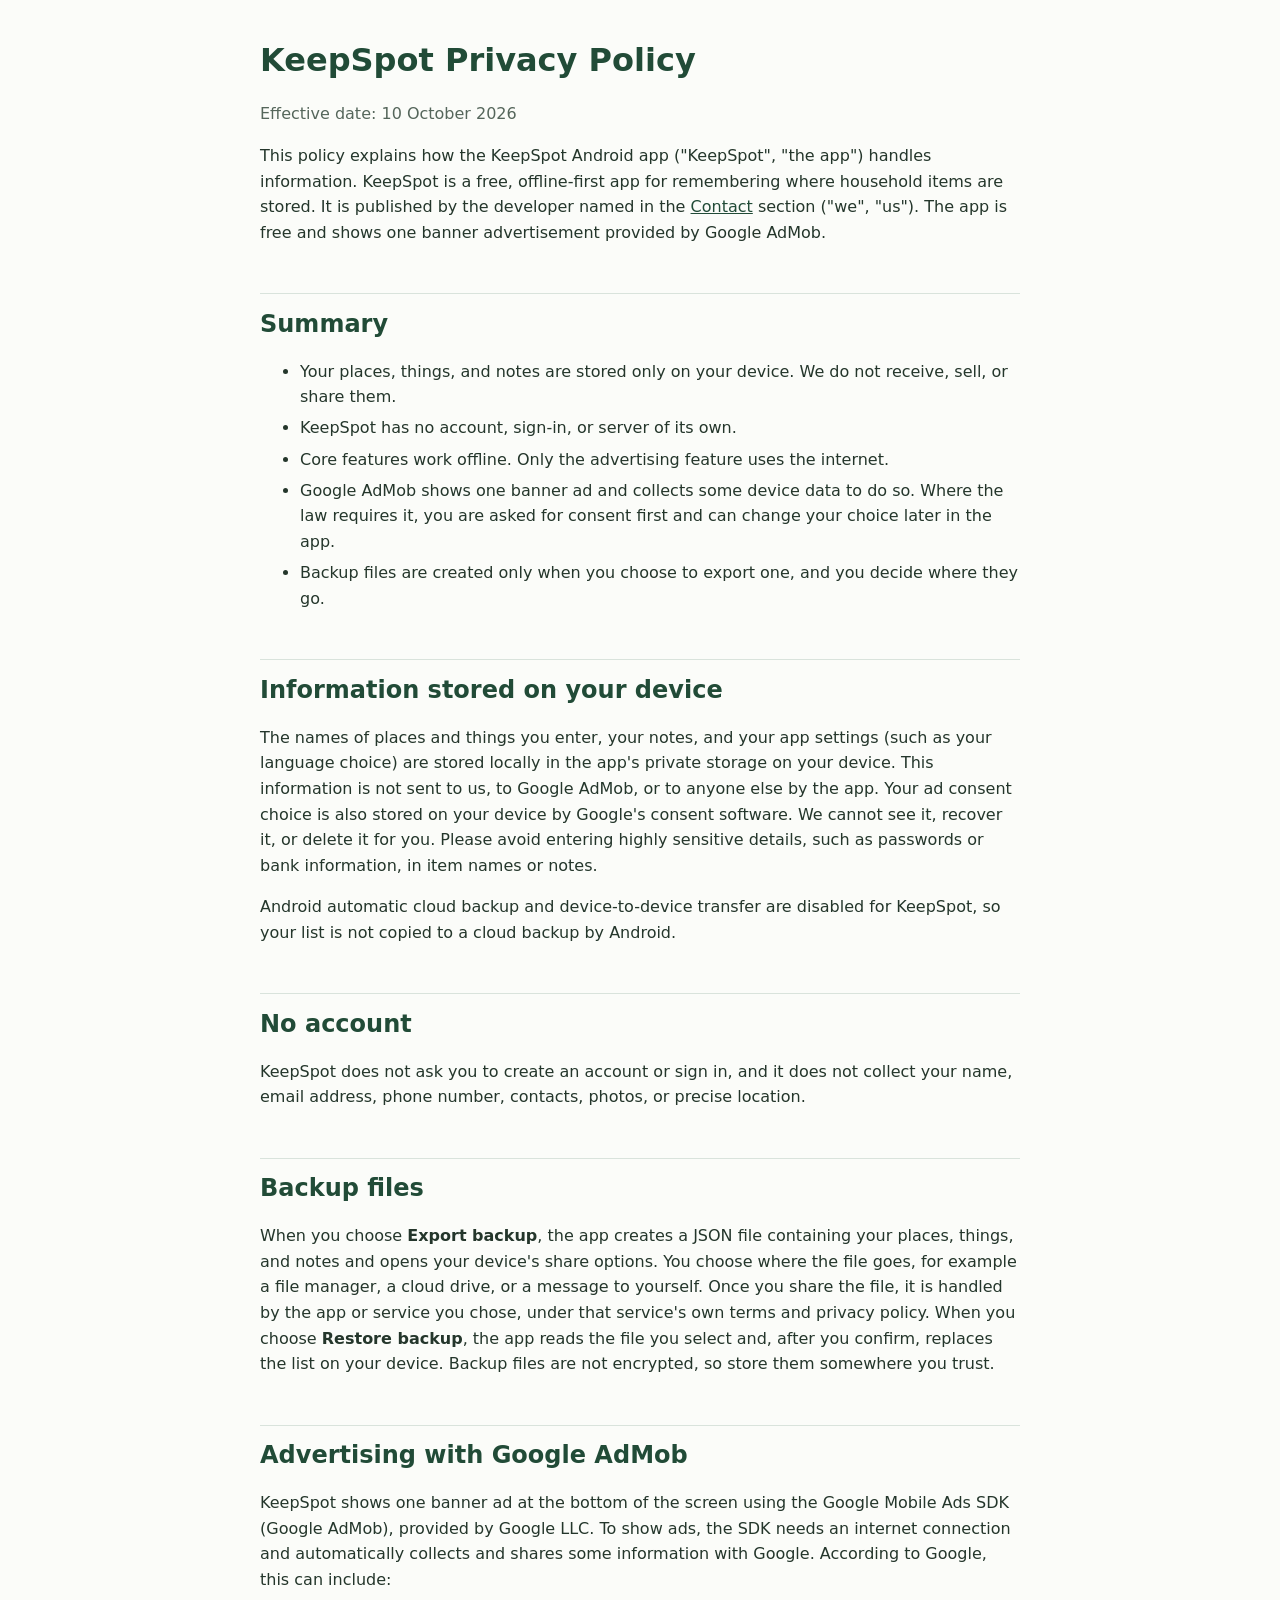
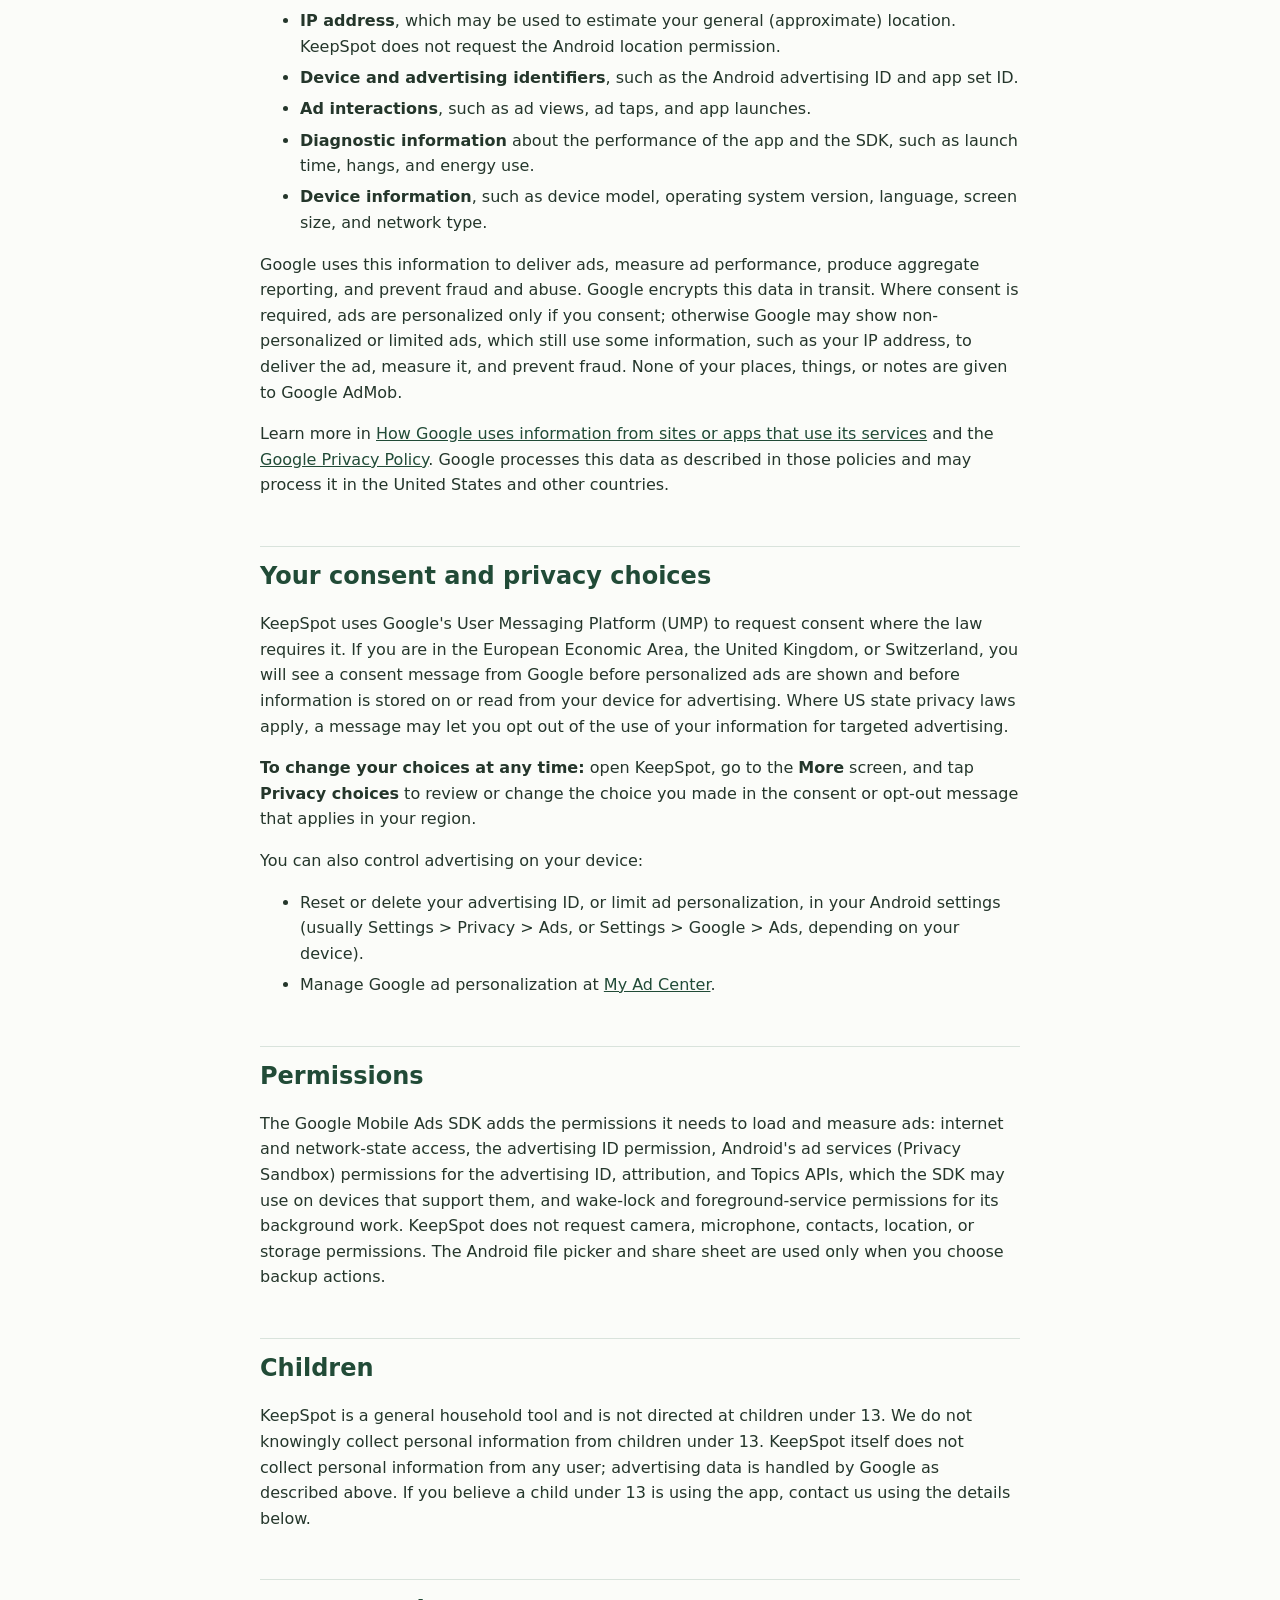
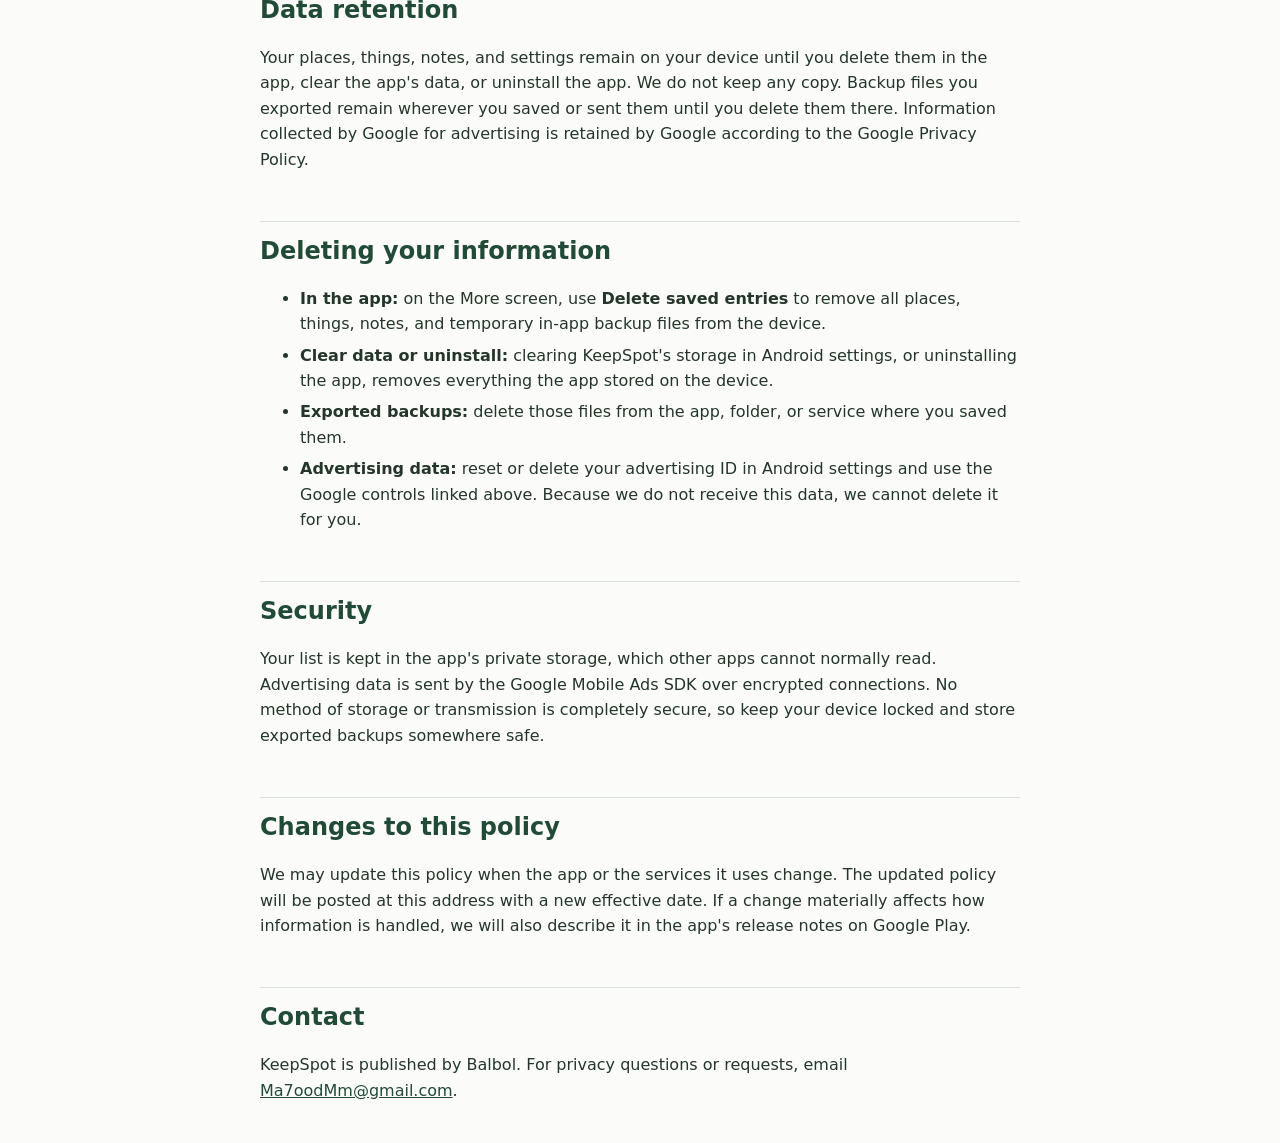
==== privacy.html @ 98a58e2b "Add files via upload" ====
<!doctype html>
<html lang="en">
  <head>
    <meta charset="utf-8" />
    <meta name="viewport" content="width=device-width,initial-scale=1" />
    <title>KeepSpot Privacy Policy</title>
    <meta
      name="description"
      content="How the KeepSpot Android app handles your information, including Google AdMob ads and consent choices."
    />
    <style>
      :root {
        color-scheme: light dark;
        --text: #24362b;
        --heading: #214b37;
        --muted: #55665b;
        --bg: #fbfcf9;
        --line: #d9e3dc;
        --mark: #fff2b3;
      }
      @media (prefers-color-scheme: dark) {
        :root {
          --text: #dfe9e2;
          --heading: #9fd4b4;
          --muted: #a9b8ae;
          --bg: #121a15;
          --line: #2c3a31;
          --mark: #5a4a00;
        }
      }
      body {
        font:
          16px/1.6 system-ui,
          sans-serif;
        max-width: 760px;
        margin: 40px auto;
        padding: 0 20px;
        color: var(--text);
        background: var(--bg);
      }
      h1,
      h2,
      h3 {
        color: var(--heading);
        line-height: 1.25;
      }
      h2 {
        margin-top: 2em;
        padding-top: 0.6em;
        border-top: 1px solid var(--line);
      }
      a {
        color: var(--heading);
      }
      .meta {
        color: var(--muted);
      }
      mark {
        background: var(--mark);
        color: inherit;
        padding: 0 0.2em;
      }
      li {
        margin-bottom: 0.35em;
      }
    </style>
  </head>
  <body>
    <h1>KeepSpot Privacy Policy</h1>
    <p class="meta">Effective date: 10 October 2026</p>

    <p>
      This policy explains how the KeepSpot Android app ("KeepSpot", "the app")
      handles information. KeepSpot is a free, offline-first app for remembering
      where household items are stored. It is published by the developer named
      in the <a href="#contact">Contact</a> section ("we", "us"). The app is
      free and shows one banner advertisement provided by Google AdMob.
    </p>

    <h2>Summary</h2>
    <ul>
      <li>
        Your places, things, and notes are stored only on your device. We do not
        receive, sell, or share them.
      </li>
      <li>KeepSpot has no account, sign-in, or server of its own.</li>
      <li>
        Core features work offline. Only the advertising feature uses the
        internet.
      </li>
      <li>
        Google AdMob shows one banner ad and collects some device data to do so.
        Where the law requires it, you are asked for consent first and can
        change your choice later in the app.
      </li>
      <li>
        Backup files are created only when you choose to export one, and you
        decide where they go.
      </li>
    </ul>

    <h2>Information stored on your device</h2>
    <p>
      The names of places and things you enter, your notes, and your app
      settings (such as your language choice) are stored locally in the app's
      private storage on your device. This information is not sent to us, to
      Google AdMob, or to anyone else by the app. Your ad consent choice is also
      stored on your device by Google's consent software. We cannot see it,
      recover it, or delete it for you. Please avoid entering highly sensitive
      details, such as passwords or bank information, in item names or notes.
    </p>
    <p>
      Android automatic cloud backup and device-to-device transfer are disabled
      for KeepSpot, so your list is not copied to a cloud backup by Android.
    </p>

    <h2>No account</h2>
    <p>
      KeepSpot does not ask you to create an account or sign in, and it does not
      collect your name, email address, phone number, contacts, photos, or
      precise location.
    </p>

    <h2>Backup files</h2>
    <p>
      When you choose <strong>Export backup</strong>, the app creates a JSON
      file containing your places, things, and notes and opens your device's
      share options. You choose where the file goes, for example a file manager,
      a cloud drive, or a message to yourself. Once you share the file, it is
      handled by the app or service you chose, under that service's own terms
      and privacy policy. When you choose <strong>Restore backup</strong>, the
      app reads the file you select and, after you confirm, replaces the list on
      your device. Backup files are not encrypted, so store them somewhere you
      trust.
    </p>

    <h2>Advertising with Google AdMob</h2>
    <p>
      KeepSpot shows one banner ad at the bottom of the screen using the Google
      Mobile Ads SDK (Google AdMob), provided by Google LLC. To show ads, the
      SDK needs an internet connection and automatically collects and shares
      some information with Google. According to Google, this can include:
    </p>
    <ul>
      <li>
        <strong>IP address</strong>, which may be used to estimate your general
        (approximate) location. KeepSpot does not request the Android location
        permission.
      </li>
      <li>
        <strong>Device and advertising identifiers</strong>, such as the Android
        advertising ID and app set ID.
      </li>
      <li>
        <strong>Ad interactions</strong>, such as ad views, ad taps, and app
        launches.
      </li>
      <li>
        <strong>Diagnostic information</strong> about the performance of the app
        and the SDK, such as launch time, hangs, and energy use.
      </li>
      <li>
        <strong>Device information</strong>, such as device model, operating
        system version, language, screen size, and network type.
      </li>
    </ul>
    <p>
      Google uses this information to deliver ads, measure ad performance,
      produce aggregate reporting, and prevent fraud and abuse. Google encrypts
      this data in transit. Where consent is required, ads are personalized only
      if you consent; otherwise Google may show non-personalized or limited ads,
      which still use some information, such as your IP address, to deliver the
      ad, measure it, and prevent fraud. None of your places, things, or notes
      are given to Google AdMob.
    </p>
    <p>
      Learn more in
      <a href="https://policies.google.com/technologies/partner-sites"
        >How Google uses information from sites or apps that use its services</a
      >
      and the
      <a href="https://policies.google.com/privacy">Google Privacy Policy</a>.
      Google processes this data as described in those policies and may process
      it in the United States and other countries.
    </p>

    <h2>Your consent and privacy choices</h2>
    <p>
      KeepSpot uses Google's User Messaging Platform (UMP) to request consent
      where the law requires it. If you are in the European Economic Area, the
      United Kingdom, or Switzerland, you will see a consent message from Google
      before personalized ads are shown and before information is stored on or
      read from your device for advertising. Where US state privacy laws apply,
      a message may let you opt out of the use of your information for targeted
      advertising.
    </p>
    <p>
      <strong>To change your choices at any time:</strong> open KeepSpot, go to
      the <strong>More</strong> screen, and tap
      <strong>Privacy choices</strong> to review or change the choice you made
      in the consent or opt-out message that applies in your region.
    </p>
    <p>You can also control advertising on your device:</p>
    <ul>
      <li>
        Reset or delete your advertising ID, or limit ad personalization, in
        your Android settings (usually Settings &gt; Privacy &gt; Ads, or
        Settings &gt; Google &gt; Ads, depending on your device).
      </li>
      <li>
        Manage Google ad personalization at
        <a href="https://myadcenter.google.com/">My Ad Center</a>.
      </li>
    </ul>

    <h2>Permissions</h2>
    <p>
      The Google Mobile Ads SDK adds the permissions it needs to load and
      measure ads: internet and network-state access, the advertising ID
      permission, Android's ad services (Privacy Sandbox) permissions for the
      advertising ID, attribution, and Topics APIs, which the SDK may use on
      devices that support them, and wake-lock and foreground-service
      permissions for its background work. KeepSpot does not request camera,
      microphone, contacts, location, or storage permissions. The Android file picker and share sheet are used only when
      you choose backup actions.
    </p>

    <h2>Children</h2>
    <p>
      KeepSpot is a general household tool and is not directed at children under
      13. We do not knowingly collect personal information from children under
      13. KeepSpot itself does not collect personal information from any user;
      advertising data is handled by Google as described above. If you believe a
      child under 13 is using the app, contact us using the details below.
    </p>

    <h2>Data retention</h2>
    <p>
      Your places, things, notes, and settings remain on your device until you
      delete them in the app, clear the app's data, or uninstall the app. We do
      not keep any copy. Backup files you exported remain wherever you saved or
      sent them until you delete them there. Information collected by Google for
      advertising is retained by Google according to the Google Privacy Policy.
    </p>

    <h2>Deleting your information</h2>
    <ul>
      <li>
        <strong>In the app:</strong> on the More screen, use
        <strong>Delete saved entries</strong> to remove all places, things,
        notes, and temporary in-app backup files from the device.
      </li>
      <li>
        <strong>Clear data or uninstall:</strong> clearing KeepSpot's storage in
        Android settings, or uninstalling the app, removes everything the app
        stored on the device.
      </li>
      <li>
        <strong>Exported backups:</strong> delete those files from the app,
        folder, or service where you saved them.
      </li>
      <li>
        <strong>Advertising data:</strong> reset or delete your advertising ID
        in Android settings and use the Google controls linked above. Because we
        do not receive this data, we cannot delete it for you.
      </li>
    </ul>

    <h2>Security</h2>
    <p>
      Your list is kept in the app's private storage, which other apps cannot
      normally read. Advertising data is sent by the Google Mobile Ads SDK over
      encrypted connections. No method of storage or transmission is completely
      secure, so keep your device locked and store exported backups somewhere
      safe.
    </p>

    <h2>Changes to this policy</h2>
    <p>
      We may update this policy when the app or the services it uses change. The
      updated policy will be posted at this address with a new effective date.
      If a change materially affects how information is handled, we will also
      describe it in the app's release notes on Google Play.
    </p>

    <h2 id="contact">Contact</h2>
    <p>
      KeepSpot is published by Balbol. For privacy
      questions or requests, email <a href="mailto:Ma7oodMm@gmail.com">Ma7oodMm@gmail.com</a>.
    </p>
  </body>
</html>
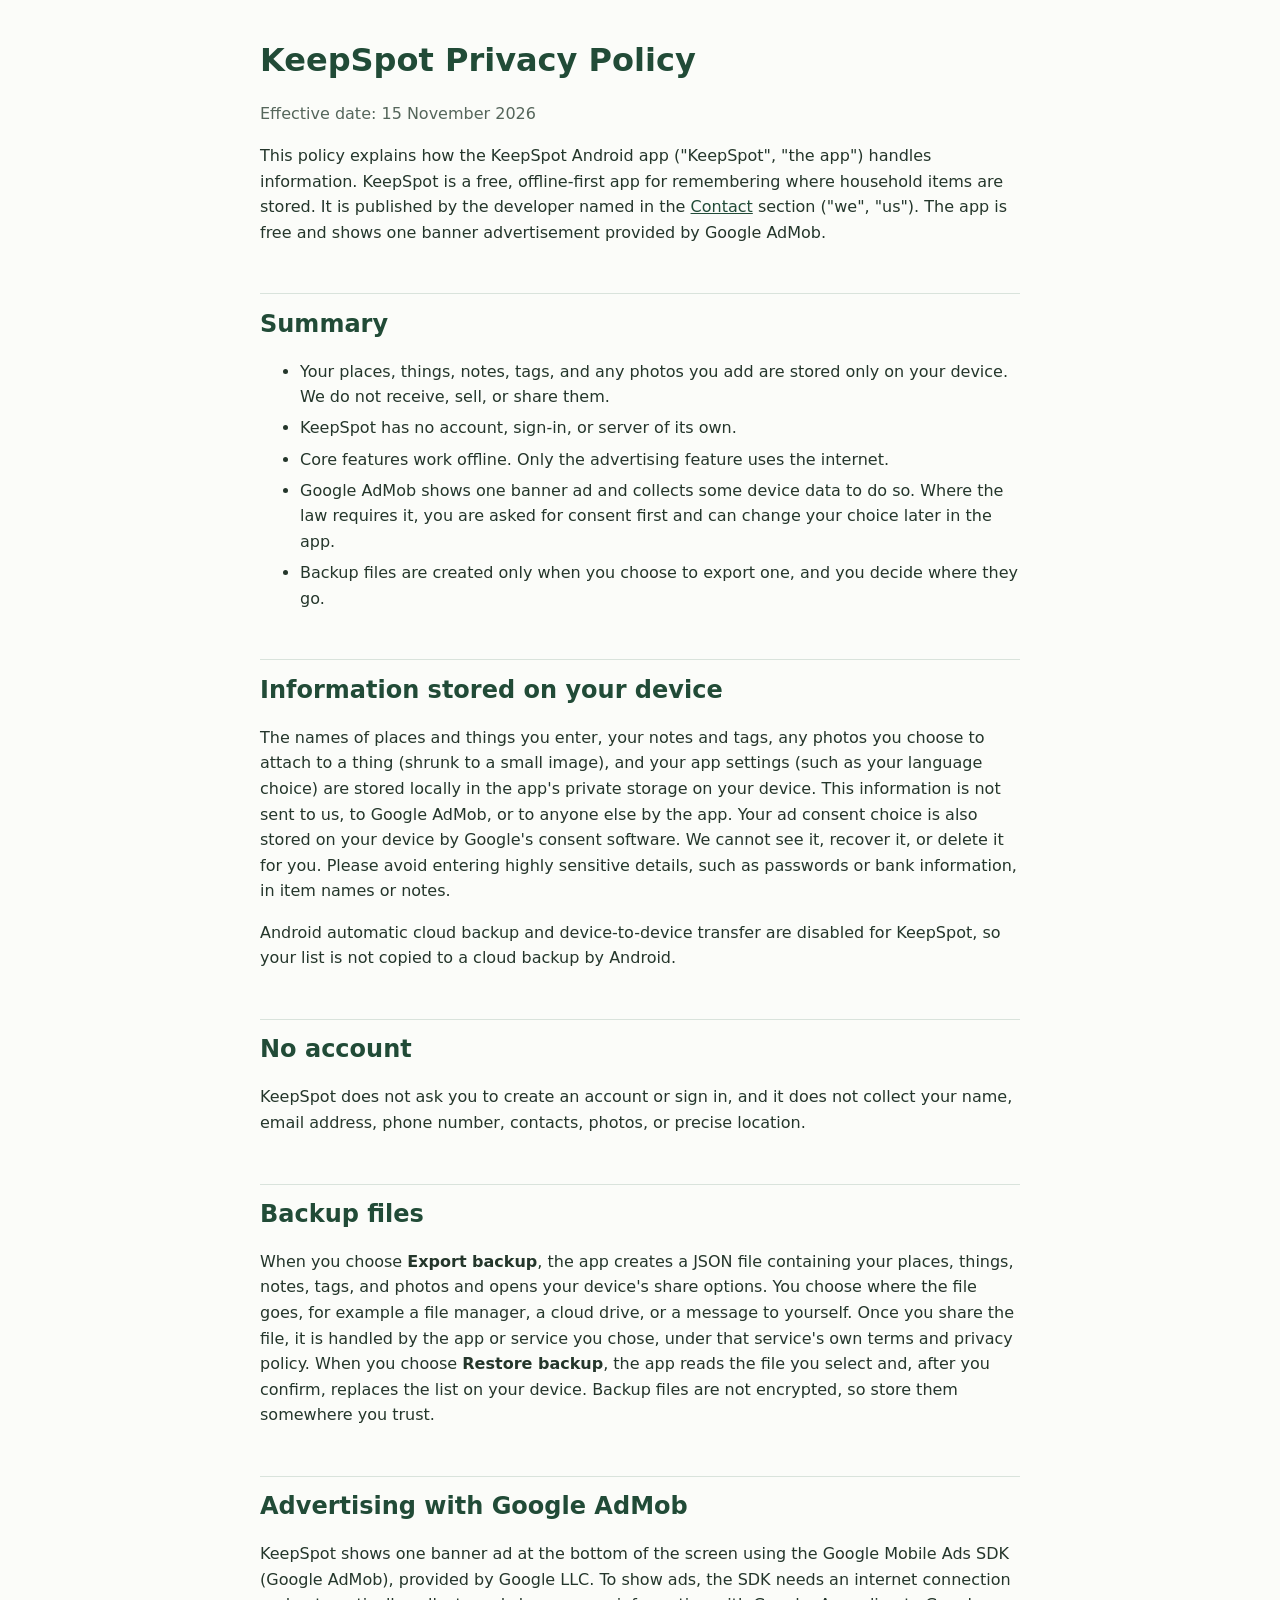
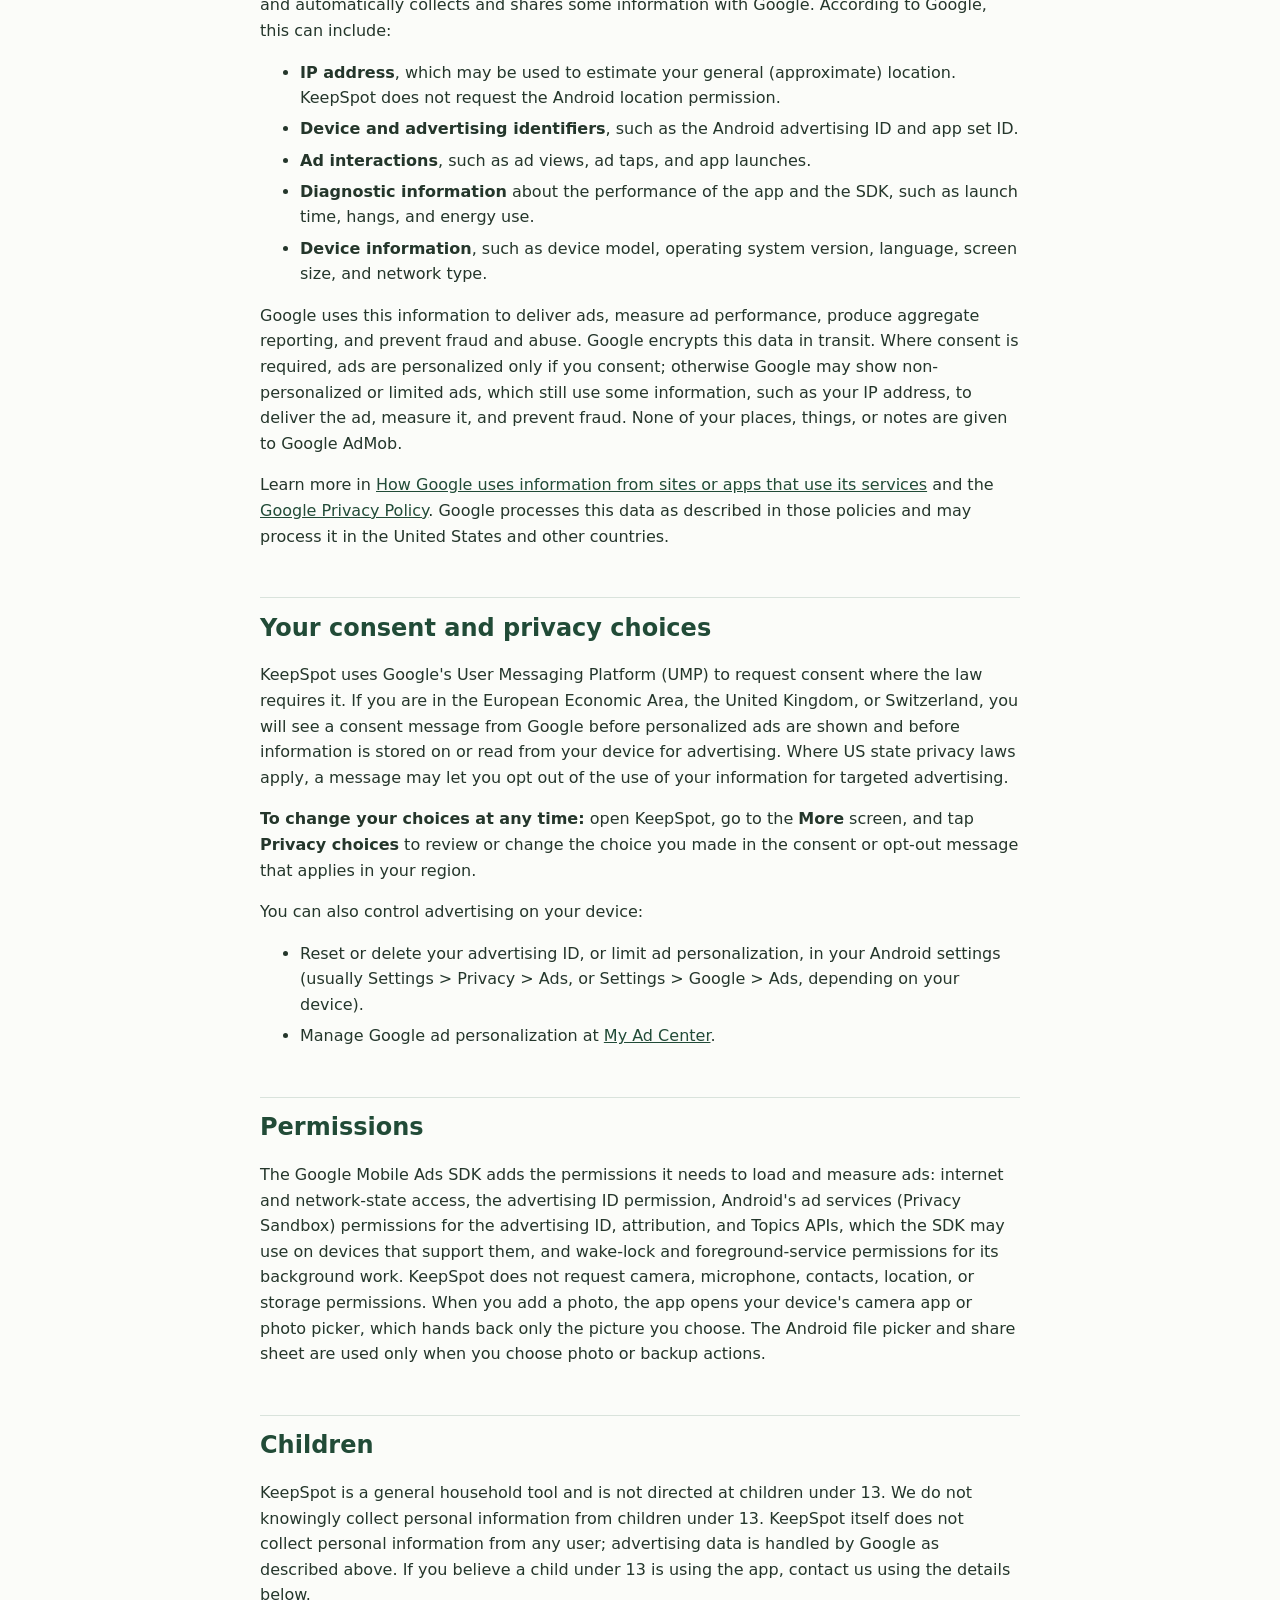
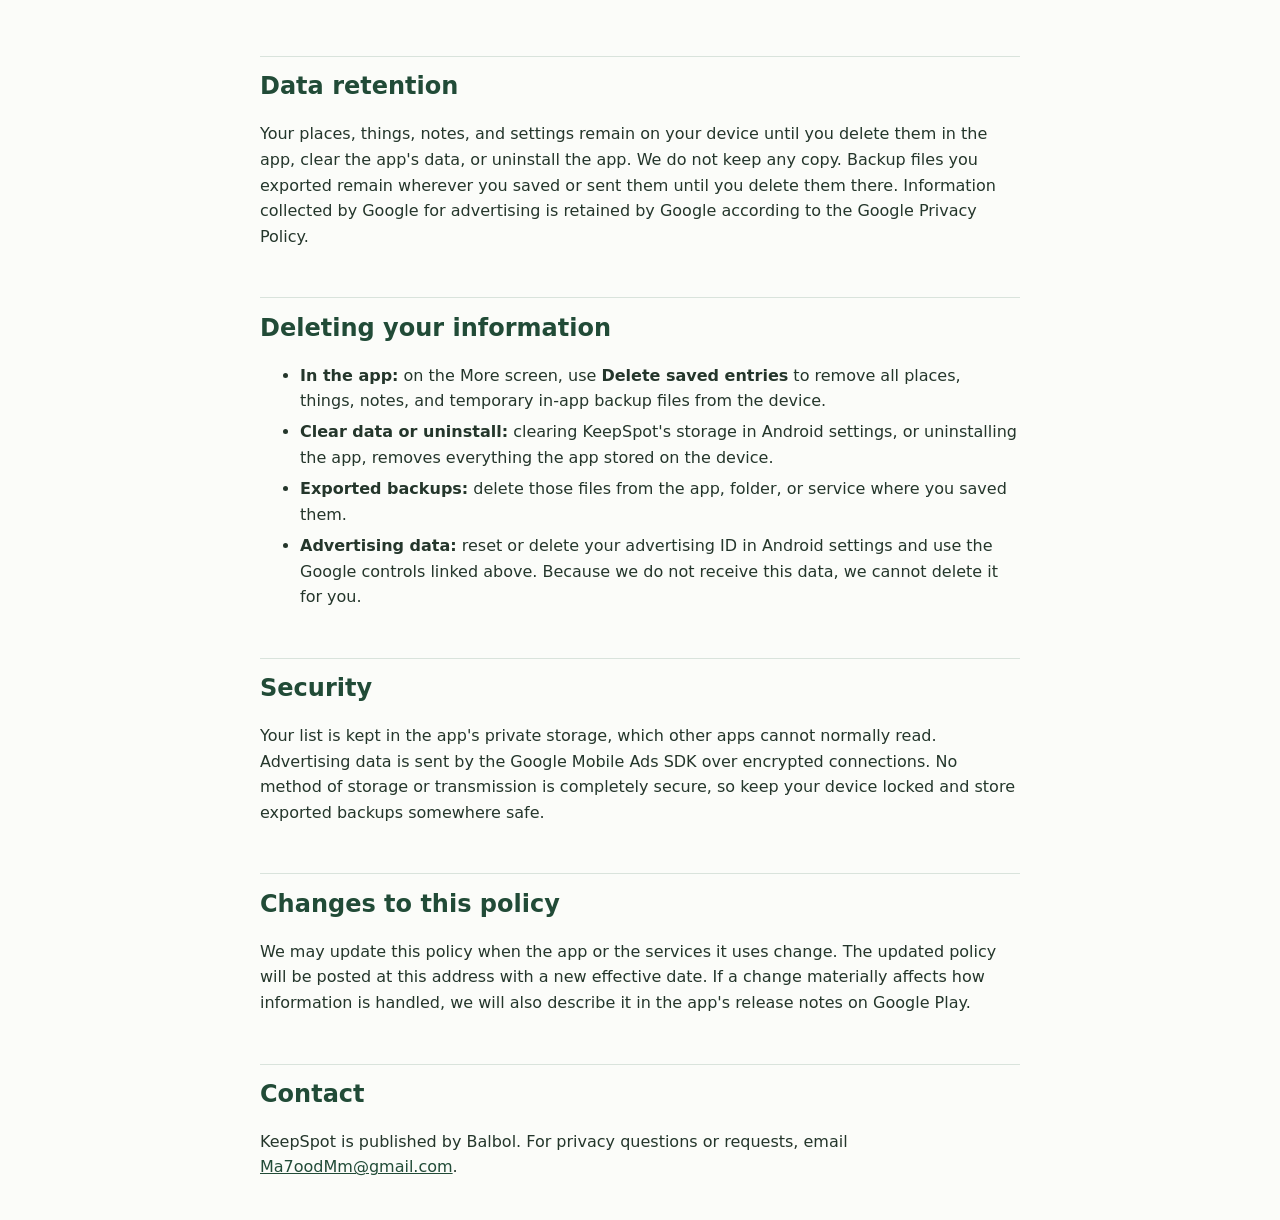
==== commit 49b347f8: "KeepSpot privacy policy: photos and tags (app 1.1.0) Co-Authored-By: Claude Opus 5.5 <noreply@anthro" ====
--- a/privacy.html
+++ b/privacy.html
@@ -67,7 +67,7 @@
   </head>
   <body>
     <h1>KeepSpot Privacy Policy</h1>
-    <p class="meta">Effective date: 10 October 2026</p>
+    <p class="meta">Effective date: 15 November 2026</p>
 
     <p>
       This policy explains how the KeepSpot Android app ("KeepSpot", "the app")
@@ -80,7 +80,7 @@
     <h2>Summary</h2>
     <ul>
       <li>
-        Your places, things, and notes are stored only on your device. We do not
+        Your places, things, notes, tags, and any photos you add are stored only on your device. We do not
         receive, sell, or share them.
       </li>
       <li>KeepSpot has no account, sign-in, or server of its own.</li>
@@ -101,7 +101,8 @@
 
     <h2>Information stored on your device</h2>
     <p>
-      The names of places and things you enter, your notes, and your app
+      The names of places and things you enter, your notes and tags, any photos
+      you choose to attach to a thing (shrunk to a small image), and your app
       settings (such as your language choice) are stored locally in the app's
       private storage on your device. This information is not sent to us, to
       Google AdMob, or to anyone else by the app. Your ad consent choice is also
@@ -124,7 +125,7 @@
     <h2>Backup files</h2>
     <p>
       When you choose <strong>Export backup</strong>, the app creates a JSON
-      file containing your places, things, and notes and opens your device's
+      file containing your places, things, notes, tags, and photos and opens your device's
       share options. You choose where the file goes, for example a file manager,
       a cloud drive, or a message to yourself. Once you share the file, it is
       handled by the app or service you chose, under that service's own terms
@@ -221,8 +222,8 @@
       advertising ID, attribution, and Topics APIs, which the SDK may use on
       devices that support them, and wake-lock and foreground-service
       permissions for its background work. KeepSpot does not request camera,
-      microphone, contacts, location, or storage permissions. The Android file picker and share sheet are used only when
-      you choose backup actions.
+      microphone, contacts, location, or storage permissions. When you add a photo, the app opens your device's camera app or photo picker, which hands back only the picture you choose. The Android file picker and share sheet are used only when
+      you choose photo or backup actions.
     </p>
 
     <h2>Children</h2>
